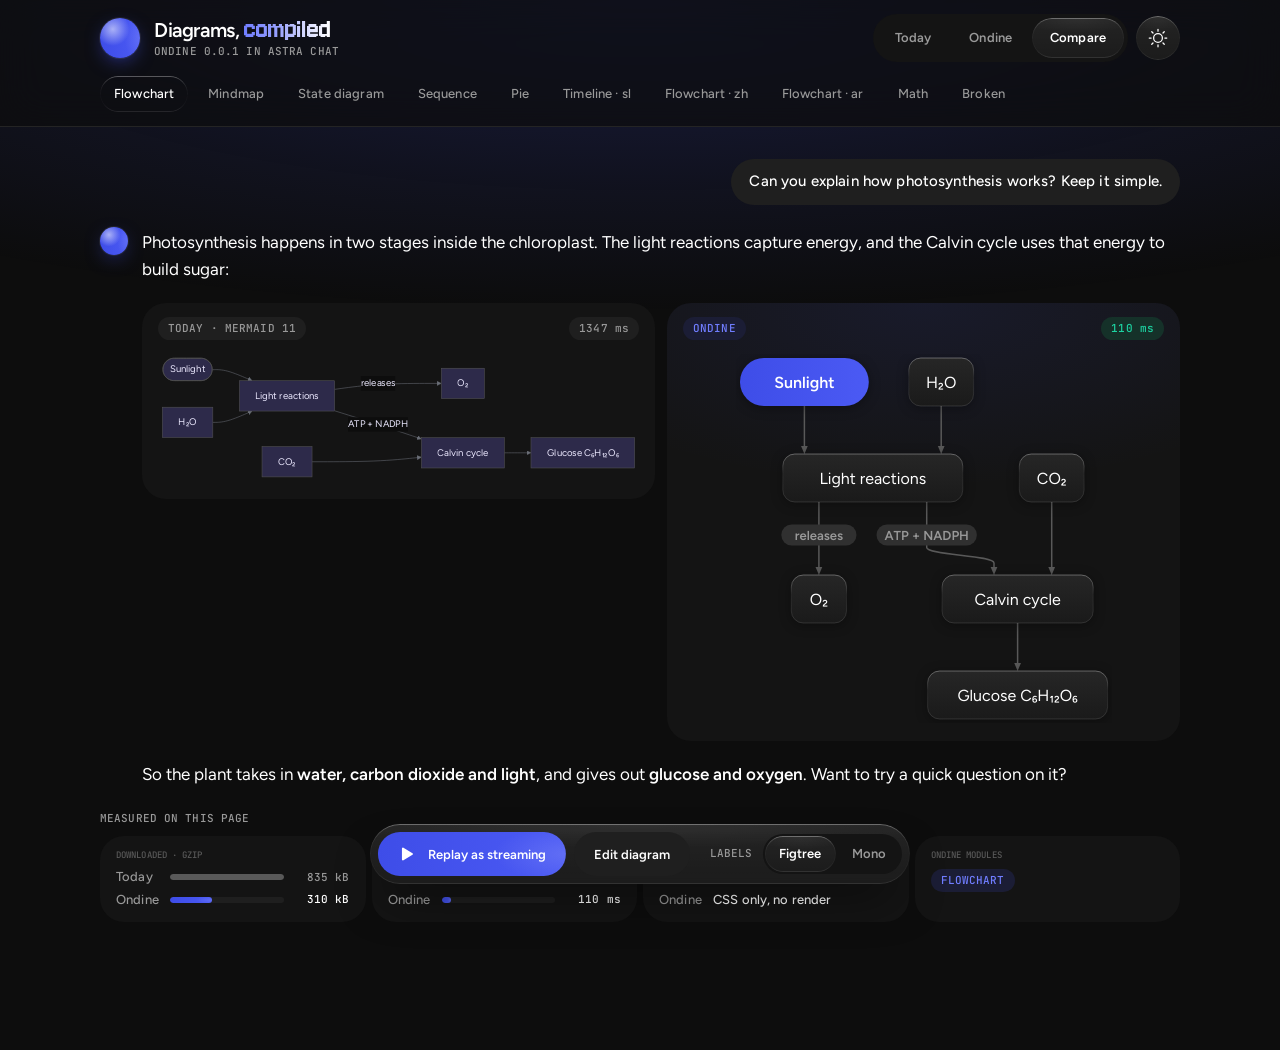
==== index.html @ ca864b21 "Ondine demo build" ====
<!doctype html>
<html lang="en" data-theme="dark">
  <head>
    <meta charset="utf-8" />
    <meta name="viewport" content="width=device-width, initial-scale=1, viewport-fit=cover" />
    <title>Diagrams · Ondine demo</title>
    <link rel="preconnect" href="https://fonts.googleapis.com" />
    <link rel="preconnect" href="https://fonts.gstatic.com" crossorigin />
    <link
      rel="stylesheet"
      href="https://fonts.googleapis.com/css2?family=Figtree:wght@400;500;600;700&family=JetBrains+Mono:wght@500&family=Jersey+10&family=Noto+Sans+SC:wght@400;600&family=Noto+Sans+Arabic:wght@400;600&display=swap" />
    
  <link rel="stylesheet" crossorigin href="./chunk-f2vqscak.css"><script type="module" crossorigin src="./chunk-h32jmzch.js"></script></head>
  <body>
    <!-- Radar's finishes as SVG paint, so Ondine's nodes can wear them -->
    <svg class="paints" aria-hidden="true" focusable="false">
      <defs>
        <linearGradient id="rd-glass" x1="0" y1="0" x2="0" y2="1">
          <stop offset="0" class="stop-glass-top" />
          <stop offset="1" class="stop-glass-bottom" />
        </linearGradient>
        <linearGradient id="rd-rim" x1="0" y1="0" x2="0" y2="1">
          <stop offset="0" class="stop-rim-top" />
          <stop offset="0.4" class="stop-rim-middle" />
          <stop offset="1" class="stop-rim-bottom" />
        </linearGradient>
        <linearGradient id="rd-brand" x1="0" y1="0" x2="1" y2="0">
          <stop offset="0" class="stop-brand-start" />
          <stop offset="1" class="stop-brand-end" />
        </linearGradient>
        <radialGradient id="rd-orb" cx="0.32" cy="0.28" r="0.85">
          <stop offset="0" class="stop-orb-light" />
          <stop offset="0.45" class="stop-brand-end" />
          <stop offset="1" class="stop-brand-start" />
        </radialGradient>
      </defs>
    </svg>

    <div class="glow" aria-hidden="true"></div>

    <header class="topbar">
      <div class="topbar-inner">
        <div class="brand">
          <span class="avatar" aria-hidden="true"></span>
          <div>
            <h1 class="title">Diagrams, <span class="accent">compiled</span></h1>
            <div class="eyebrow">Ondine 0.0.1 in Astra chat</div>
          </div>
        </div>
        <div class="controls">
          <div class="tray" role="radiogroup" aria-label="Renderer" id="mode">
            <span class="plate glass" aria-hidden="true"></span>
            <button role="radio" data-mode="mermaid">Today</button>
            <button role="radio" data-mode="ondine">Ondine</button>
            <button role="radio" data-mode="compare">Compare</button>
          </div>
          <button class="icon-button glass" id="theme" aria-label="Switch theme" title="Switch theme"></button>
        </div>
      </div>
      <nav class="chips" id="samples" aria-label="Examples"></nav>
    </header>

    <main class="chat" id="chat"></main>

    <section class="numbers" aria-label="Measured on this page">
      <div class="eyebrow">Measured on this page</div>
      <dl class="stats" id="stats"></dl>
    </section>

    <footer class="dock glass">
      <div class="dock-row">
        <button class="button brand" id="replay">
          <svg viewBox="0 0 256 256" width="16" height="16" fill="currentColor" aria-hidden="true"><path d="M240 128a15.74 15.74 0 0 1-7.6 13.51L88.32 229.65a16 16 0 0 1-16.2.3A15.86 15.86 0 0 1 64 216.13V39.87a15.86 15.86 0 0 1 8.12-13.82 16 16 0 0 1 16.2.3l144.08 88.14A15.74 15.74 0 0 1 240 128Z"/></svg>
          Replay as streaming
        </button>
        <button class="button weak" id="playground-toggle">Edit diagram</button>
        <div class="font-pick">
          <span class="eyebrow">Labels</span>
          <div class="tray small" role="radiogroup" aria-label="Ondine label font" id="font">
            <span class="plate glass" aria-hidden="true"></span>
            <button role="radio" data-font="sans">Figtree</button>
            <button role="radio" data-font="mono">Mono</button>
          </div>
        </div>
      </div>
    </footer>

    
  </body>
</html>
---- chunk-f2vqscak.css ----
:root{--radar-font-sans:var(--font-figtree,"Figtree"),system-ui,sans-serif;--radar-font-mono:var(--font-jetbrains-mono,"JetBrains Mono"),ui-monospace,monospace;--radar-font-pixel:var(--font-pixel-face,"Jersey 10"),var(--radar-font-mono);--radar-gray-50:#f2f2f2;--radar-gray-100:#e6e6e6;--radar-gray-130:#dedede;--radar-gray-150:#d9d9d9;--radar-gray-200:#ccc;--radar-gray-300:#b2b2b2;--radar-gray-400:#999;--radar-gray-450:#8c8c8c;--radar-gray-650:#595959;--radar-gray-700:#4d4d4d;--radar-gray-750:#404040;--radar-gray-810:#303030;--radar-gray-860:#242424;--radar-gray-880:#1f1f1f;--radar-gray-920:#141414;--radar-gray-950:#0d0d0d;--radar-gray-970:#080808;--radar-blue-10:#ebecff;--radar-blue-70:#707dff;--radar-blue-90:#4b5af4;--radar-blue-100:#4353f3;--radar-blue-110:#3e4de8;--radar-blue-180:#1b1d35;--radar-yellow-10:#fff8e6;--radar-yellow-100:#fdb300;--radar-yellow-150:#956a00;--radar-yellow-180:#372c11;--radar-green-10:#e5fbf5;--radar-green-100:#1dd3a2;--radar-green-150:#117c60;--radar-green-180:#153129;--radar-orange-10:#fff4e8;--radar-orange-100:#ff901a;--radar-orange-150:#96550f;--radar-orange-180:#372715;--radar-red-10:#ffeded;--radar-red-100:#ff4d4d;--radar-red-130:#c23b3b;--radar-red-180:#371d1d;--radar-white:#fff;--radar-white-70:#ffffffb3;--radar-font-display-l:700 3.5rem/1 var(--radar-font-sans);--radar-font-display-l--letter-spacing:-.03em;--radar-font-heading-xl:600 2.5rem/1.02 var(--radar-font-sans);--radar-font-heading-xl--letter-spacing:-.02em;--radar-font-heading-s:600 1.75rem/1.02 var(--radar-font-sans);--radar-font-heading-s--letter-spacing:-.02em;--radar-font-title-l:600 1.25rem/1.25 var(--radar-font-sans);--radar-font-title-l--letter-spacing:-.02em;--radar-font-title-m:600 1.125rem/1.25 var(--radar-font-sans);--radar-font-title-m--letter-spacing:-.02em;--radar-font-body-14-regular:400 .875rem/1.4 var(--radar-font-sans);--radar-font-body-14-regular--letter-spacing:0;--radar-font-label-15-medium:500 .9375rem/1.25 var(--radar-font-sans);--radar-font-label-15-medium--letter-spacing:.01em;--radar-font-label-15-semibold:600 .9375rem/1.25 var(--radar-font-sans);--radar-font-label-15-semibold--letter-spacing:.01em;--radar-font-label-13-medium:500 .8125rem/1.25 var(--radar-font-sans);--radar-font-label-13-medium--letter-spacing:.01em;--radar-font-label-13-semibold:600 .8125rem/1.25 var(--radar-font-sans);--radar-font-label-13-semibold--letter-spacing:.01em;--radar-font-label-11-medium:500 .6875rem/1.25 var(--radar-font-sans);--radar-font-label-11-medium--letter-spacing:.01em;--radar-font-button-l:600 1rem/1 var(--radar-font-sans);--radar-font-button-l--letter-spacing:0;--radar-font-button-s:600 .8125rem/1 var(--radar-font-sans);--radar-font-button-s--letter-spacing:0;--radar-font-supporting-l:500 .9375rem/1.25 var(--radar-font-mono);--radar-font-supporting-l--letter-spacing:.01em;--radar-font-supporting-m:500 .8125rem/1.25 var(--radar-font-mono);--radar-font-supporting-m--letter-spacing:.01em;--radar-font-supporting-s:500 .6875rem/1.25 var(--radar-font-mono);--radar-font-supporting-s--letter-spacing:.01em;--radar-font-supporting-xs:500 .5625rem/1.25 var(--radar-font-mono);--radar-font-supporting-xs--letter-spacing:.01em;--radar-radius-m:12px;--radar-radius-l:24px;--radar-radius-xl:32px;--radar-radius-max:6000px}:root,[data-theme=dark]{--radar-bg-0:var(--radar-gray-950);--radar-bg-1:var(--radar-gray-920);--radar-bg-2:var(--radar-gray-880);--radar-bg-3:var(--radar-gray-810);--radar-bg-4:var(--radar-gray-750);--radar-bg-disabled:var(--radar-gray-880);--radar-bg-selection:var(--radar-blue-100);--radar-bg-success-weak:var(--radar-green-180);--radar-bg-warning-weak:var(--radar-orange-180);--radar-bg-danger-weak:var(--radar-red-180);--radar-bg-brand-weak:var(--radar-blue-180);--radar-bg-highlight-weak:var(--radar-yellow-180);--radar-border:var(--radar-gray-860);--radar-border-focus:#ff4fd8;--radar-text-primary:var(--radar-white);--radar-text-secondary:var(--radar-gray-400);--radar-text-tertiary:var(--radar-gray-650);--radar-text-on-media:var(--radar-white);--radar-text-on-media-secondary:var(--radar-white-70);--radar-text-disabled:var(--radar-gray-650);--radar-text-on-brand:var(--radar-white);--radar-text-brand:var(--radar-blue-100);--radar-text-highlight:var(--radar-yellow-100);--radar-text-success:var(--radar-green-100);--radar-text-warning:var(--radar-orange-100);--radar-text-danger:var(--radar-red-100);--radar-text-info:var(--radar-blue-70);--radar-gradient-brand:radial-gradient(55% 90% at 100% 50%,#ffffff1f,#fff0 70%),linear-gradient(90deg,var(--radar-blue-110),var(--radar-blue-90));--radar-gradient-brand-text:linear-gradient(90deg,#707dff,#99a2ff 40%,#d6daff 70%,#fff);--radar-glass-background:radial-gradient(90% 55% at 50% 0%,#ffffff0f,#fff0 70%),linear-gradient(180deg,#ffffff0d,#ffffff04),#181818;--radar-glass-rim:linear-gradient(180deg,#ffffff4d 0%,#ffffff29 10%,#ffffff0d 30%,#ffffff05 55%,#ffffff08 78%,#ffffff1a 100%);--radar-glass-rim-inset:0px;--radar-glass-bevel:inset 0 1px 1px #ffffff0d;--radar-glass-danger-background:radial-gradient(90% 55% at 50% 0%,#ffffff0f,#fff0 70%),linear-gradient(180deg,#ffffff0d,#ffffff04),#371d1d;--radar-glass-danger-rim:linear-gradient(180deg,#ffffff4d 0%,#ffffff29 10%,#ffffff0d 30%,#ffffff05 55%,#ffffff08 78%,#ffffff1a 100%);--radar-glass-danger-rim-inset:0px;--radar-glass-danger-bevel:inset 0 1px 1px #ffffff0d;--radar-glass-success-background:radial-gradient(90% 55% at 50% 0%,#ffffff0f,#fff0 70%),linear-gradient(180deg,#ffffff0d,#ffffff04),#153129;--radar-glass-success-rim:linear-gradient(180deg,#ffffff4d 0%,#ffffff29 10%,#ffffff0d 30%,#ffffff05 55%,#ffffff08 78%,#ffffff1a 100%);--radar-glass-success-rim-inset:0px;--radar-glass-success-bevel:inset 0 1px 1px #ffffff0d;--radar-skeleton:linear-gradient(100deg,#fff0 35%,#ffffff12 50%,#fff0 65%),#1f1f1f;--radar-gradient-selection:linear-gradient(135deg,#c9cfff 0%,#8b98ff 30%,#4353f3 65%,#2f3ccf 100%);--radar-gradient-glow:radial-gradient(120% 80% at 50% 0%,#4353f338,#4353f314 45%,transparent 75%);--radar-gradient-underline:linear-gradient(90deg,transparent 0%,#ffffff59 25%,#fff 50%,#ffffff59 75%,transparent 100%);--radar-gradient-underline-glow:radial-gradient(ellipse 60% 100% at 50% 100%,#ffffff1a 0%,#ffffff09 45%,transparent 75%);--radar-gradient-starfield:radial-gradient(1.2px 1.2px at 25px 35px,#ffffff80 50%,transparent 51%),radial-gradient(1.2px 1.2px at 150px 95px,#ffffff4d 50%,transparent 51%),radial-gradient(1.6px 1.6px at 210px 170px,#fff6 50%,transparent 51%),radial-gradient(1.2px 1.2px at 90px 210px,#ffffff47 50%,transparent 51%),radial-gradient(1.4px 1.4px at 300px 60px,#ffffff59 50%,transparent 51%);--radar-comet-stops:transparent 0deg 250deg,#5b6bffd9 320deg,#c7ceff 350deg,transparent 360deg;--radar-comet-width:1px;--radar-comet-lap:5s}@media (max-width:calc(64rem - .001px)){:root{--radar-font-display-l:700 2.75rem/1 var(--radar-font-sans);--radar-font-heading-xl:600 2rem/1.02 var(--radar-font-sans);--radar-font-heading-s:600 1.4375rem/1.02 var(--radar-font-sans);--radar-font-title-l:600 1.125rem/1.25 var(--radar-font-sans);--radar-font-title-m:600 1rem/1.25 var(--radar-font-sans);--radar-font-supporting-l:500 .875rem/1.25 var(--radar-font-mono);--radar-font-supporting-m:500 .75rem/1.25 var(--radar-font-mono);--radar-font-supporting-s:500 .625rem/1.25 var(--radar-font-mono);--radar-font-supporting-xs:500 .5rem/1.25 var(--radar-font-mono)}}@property --radar-comet-angle{syntax:"<angle>";inherits:false;initial-value:0deg}[data-theme=light]{--radar-bg-0:var(--radar-white);--radar-bg-1:var(--radar-gray-50);--radar-bg-2:var(--radar-gray-100);--radar-bg-3:var(--radar-gray-150);--radar-bg-4:var(--radar-gray-200);--radar-bg-disabled:var(--radar-gray-100);--radar-bg-selection:var(--radar-blue-100);--radar-bg-success-weak:var(--radar-green-10);--radar-bg-warning-weak:var(--radar-orange-10);--radar-bg-danger-weak:var(--radar-red-10);--radar-bg-brand-weak:var(--radar-blue-10);--radar-bg-highlight-weak:var(--radar-yellow-10);--radar-border:var(--radar-gray-130);--radar-border-focus:#ff4fd8;--radar-text-primary:var(--radar-gray-970);--radar-text-secondary:var(--radar-gray-700);--radar-text-tertiary:var(--radar-gray-450);--radar-text-on-media:var(--radar-white);--radar-text-on-media-secondary:var(--radar-white-70);--radar-text-disabled:var(--radar-gray-300);--radar-text-on-brand:var(--radar-white);--radar-text-brand:var(--radar-blue-100);--radar-text-highlight:var(--radar-yellow-150);--radar-text-success:var(--radar-green-150);--radar-text-warning:var(--radar-orange-150);--radar-text-danger:var(--radar-red-130);--radar-text-info:var(--radar-blue-110);--radar-gradient-brand:radial-gradient(55% 90% at 100% 50%,#ffffff1f,#fff0 70%),linear-gradient(90deg,var(--radar-blue-110),var(--radar-blue-90));--radar-gradient-brand-text:linear-gradient(90deg,#4353f3,#3e4de8 40%,#28318f 70%,#080808);--radar-glass-background:linear-gradient(180deg,#fdfdfd 0%,#f6f6f6 45%,#efefef 100%),#f6f6f6;--radar-glass-rim:linear-gradient(180deg,#00000070 0%,#0000004d 14%,#00000029 38%,#0000001a 65%,#0003 100%);--radar-glass-rim-inset:-1px;--radar-glass-bevel:inset 0 3px 1.5px #fff,inset 0 -2.5px 1.5px #ffffffe6,inset 0 0 0 1.5px #ffffff8c,inset 0 0 0 1px #0000000d,inset 0 14px 18px -12px #fff9;--radar-glass-danger-background:radial-gradient(90% 55% at 50% 0%,#ffffff38,#fff0 70%),linear-gradient(180deg,#ffffff1f,#ffffff05),#eb4444;--radar-glass-danger-rim:linear-gradient(180deg,#c23b3b 0%,#d63b3b 30%,#eb4444 55%,#d63b3b 78%,#c23b3b 100%);--radar-glass-danger-rim-inset:-1px;--radar-glass-danger-bevel:inset 0 1px 0 #ffffffe6,0 1px 2px #0000000f;--radar-glass-success-background:radial-gradient(90% 55% at 50% 0%,#ffffff38,#fff0 70%),linear-gradient(180deg,#ffffff1f,#ffffff05),#148f6e;--radar-glass-success-rim:linear-gradient(180deg,#0f6c53 0%,#117c60 30%,#148f6e 55%,#117c60 78%,#0f6c53 100%);--radar-glass-success-rim-inset:-1px;--radar-glass-success-bevel:inset 0 1px 0 #ffffffe6,0 1px 2px #0000000f;--radar-skeleton:linear-gradient(100deg,#fff0 35%,#ffffffbf 50%,#fff0 65%),#ebebeb;--radar-gradient-selection:linear-gradient(135deg,#c9cfff 0%,#8b98ff 30%,#4353f3 65%,#2f3ccf 100%);--radar-gradient-glow:radial-gradient(120% 80% at 50% 0%,#4353f31f,transparent 70%);--radar-gradient-underline:linear-gradient(90deg,transparent 0%,#00000040 25%,#000000b3 50%,#00000040 75%,transparent 100%);--radar-gradient-underline-glow:radial-gradient(ellipse 60% 100% at 50% 100%,#0000000f 0%,#00000005 45%,transparent 75%);--radar-gradient-starfield:radial-gradient(1.2px 1.2px at 25px 35px,#1c1a1880 50%,transparent 51%),radial-gradient(1.2px 1.2px at 150px 95px,#1c1a184d 50%,transparent 51%),radial-gradient(1.6px 1.6px at 210px 170px,#1c1a1866 50%,transparent 51%),radial-gradient(1.2px 1.2px at 90px 210px,#1c1a1847 50%,transparent 51%),radial-gradient(1.4px 1.4px at 300px 60px,#1c1a1859 50%,transparent 51%);--radar-comet-stops:transparent 0deg 250deg,#4353f3b3 320deg,#2f3fd4 350deg,transparent 360deg;--radar-comet-width:1px;--radar-comet-lap:5s}:root{--font-figtree:"Figtree","Noto Sans SC","Noto Sans Arabic";--font-jetbrains-mono:"JetBrains Mono";--font-pixel-face:"Jersey 10";--buncss-light: ;--buncss-dark:initial;color-scheme:dark}[data-theme=light]{--buncss-light:initial;--buncss-dark: ;color-scheme:light}*{box-sizing:border-box}html,body{background:var(--radar-bg-0);color:var(--radar-text-primary);font-family:var(--radar-font-sans);-webkit-font-smoothing:antialiased;margin:0}body{display:flex;flex-direction:column;min-height:100dvh;transition:background .22s,color .22s}button,textarea{font:inherit;color:inherit}button:focus-visible{outline:1px solid var(--radar-border-focus);outline-offset:3px}.paints{position:absolute;width:0;height:0}.glass{position:relative;background:var(--radar-glass-background);box-shadow:var(--radar-glass-bevel);color:var(--radar-text-primary)}.glass:after{content:"";position:absolute;inset:var(--radar-glass-rim-inset,0);border-radius:inherit;pointer-events:none;background:var(--radar-glass-rim);mask:linear-gradient(#000 0 0) content-box exclude,linear-gradient(#000 0 0);padding:1px}.eyebrow{font:var(--radar-font-supporting-s);letter-spacing:var(--radar-font-supporting-s--letter-spacing);text-transform:uppercase;color:var(--radar-text-secondary)}.tag{display:inline-flex;border-radius:var(--radar-radius-max);white-space:nowrap;text-transform:uppercase;font:var(--radar-font-supporting-s);letter-spacing:var(--radar-font-supporting-s--letter-spacing);font-variant-numeric:tabular-nums;background:var(--radar-weak-fill,var(--radar-bg-2));color:var(--radar-text-secondary);align-items: center;height:23px;padding:0 10px}.tag.time{text-transform:none}.tag:empty{display:none}.tag.brand{background:var(--radar-bg-brand-weak);color:var(--radar-text-info)}.tag.success{background:var(--radar-bg-success-weak);color:var(--radar-text-success)}.button{position:relative;display:inline-flex;border-radius:var(--radar-radius-max);font:var(--radar-font-button-s);cursor:pointer;border:0;align-items: center;gap:8px;height:44px;padding:0 20px;transition:scale .22s cubic-bezier(.2,.8,.2,1)}.button:active{scale:.97}.button.brand{background:var(--radar-gradient-brand);color:var(--radar-text-on-brand)}.button.weak{background:var(--radar-weak-fill,var(--radar-bg-2));color:var(--radar-text-primary)}.icon-button{display:grid;border-radius:var(--radar-radius-max);cursor:pointer;border:0;flex:none;place-items: center;width:44px;height:44px}.tray{position:relative;isolation:isolate;display:inline-flex;border-radius:var(--radar-radius-max);background:var(--radar-tray-fill,var(--radar-bg-1));gap:2px;padding:4px}.tray button{position:relative;z-index:1;border-radius:var(--radar-radius-max);color:var(--radar-text-secondary);font:var(--radar-font-label-13-semibold);letter-spacing:var(--radar-font-label-13-semibold--letter-spacing);white-space:nowrap;cursor:pointer;background:0 0;border:0;height:40px;padding:0 18px;transition:color .22s}.tray button[aria-checked=true]{color:var(--radar-text-primary)}.tray .plate{position:absolute;z-index:0;border-radius:var(--radar-radius-max);pointer-events:none;height:40px;transition:translate .32s cubic-bezier(.2,.8,.2,1),width .32s cubic-bezier(.2,.8,.2,1);top:4px;left:0}.tray.small{padding:2px}.tray.small button{height:36px;padding:0 14px}.tray.small .plate{height:36px;top:2px}.meter{position:relative;border-radius:var(--radar-radius-max);background:var(--radar-weak-fill,var(--radar-bg-2));overflow:hidden;flex:1;min-width:40px;height:6px}.meter>span{position:absolute;border-radius:inherit;background:var(--radar-text-tertiary);transition:width .42s cubic-bezier(.2,.8,.2,1);inset:0 auto 0 0}.meter.ondine>span{background:var(--radar-gradient-brand)}.avatar{border-radius:var(--radar-radius-max);background:radial-gradient(circle at 32% 28%,#ffffff8c,transparent 42%),var(--radar-gradient-brand);flex:none;width:40px;height:40px;box-shadow:0 0 0 1px #ffffff14,0 6px 20px -6px #4353f3b3}.avatar.small{width:28px;height:28px;margin-top:2px}.glow{position:fixed;background:var(--radar-gradient-glow);pointer-events:none;z-index:0;height:520px;inset:0 0 auto}.topbar{position:sticky;z-index:3;background:color-mix(in srgb,var(--radar-bg-0)72%,transparent);backdrop-filter:blur(20px)saturate(1.2);border-bottom:1px solid var(--radar-border);top:0}.topbar-inner{display:flex;justify-content:space-between;align-items: center;gap:12px;max-width:1120px;margin:0 auto;padding:14px 20px 12px}.brand{display:flex;align-items: center;gap:14px;min-width:0}.title{font:var(--radar-font-title-l);letter-spacing:var(--radar-font-title-l--letter-spacing);margin:0 0 2px}.accent{font-family:var(--radar-font-pixel);letter-spacing:0;background:var(--radar-gradient-brand-text);color:#0000;-webkit-background-clip:text;background-clip:text;font-size:1.45em;font-weight:400;line-height:.8}[data-theme=light] .accent{color:var(--radar-text-brand);background:0 0}.controls{display:flex;align-items: center;gap:8px}.chips{display:flex;overflow-x:auto;scrollbar-width:none;gap:6px;max-width:1120px;margin:0 auto;padding:2px 20px 14px}.chip{border-radius:var(--radar-radius-max);color:var(--radar-text-secondary);font:var(--radar-font-label-13-medium);letter-spacing:var(--radar-font-label-13-medium--letter-spacing);cursor:pointer;background:0 0;border:0;flex:none;height:36px;padding:0 14px;transition:color .16s}.chip:hover,.chip.glass{color:var(--radar-text-primary)}.chat{position:relative;z-index:1;flex:1;width:100%;max-width:1120px;margin:0 auto;padding:32px 20px 24px}.numbers{position:relative;z-index:1;width:100%;max-width:1120px;margin:0 auto;padding:0 20px 128px}.numbers .stats{margin-top:10px}.user-row{display:flex;justify-content:flex-end;padding-bottom:20px}.user-bubble{border-radius:var(--radar-radius-l);background:var(--radar-bg-2);font:var(--radar-font-label-15-medium);letter-spacing:var(--radar-font-label-15-medium--letter-spacing);max-width:70%;padding:12px 18px;line-height:1.45}.tutor{display:flex;align-items: flex-start;gap:14px}.tutor-body{flex:1;min-width:0;font-size:1.0625rem;line-height:1.6}.tutor-body p{min-height:1.6em;margin:4px 0 0}.tutor-body strong{font-weight:600}.diagrams{display:grid;align-items: start;gap:12px;margin:20px 0}.diagrams.compare{grid-template-columns:1fr 1fr}.pane{min-width:0}.diagrams.compare .pane{--radar-weak-fill:var(--radar-bg-2);background:var(--radar-bg-1);border-radius:var(--radar-radius-l);padding:14px 16px 18px}.diagrams.compare .pane[data-engine=ondine]{background:radial-gradient(120% 60% at 50% 0%,#4353f31a,transparent 70%),var(--radar-bg-1)}.pane header{display:flex;justify-content:space-between;align-items: center;gap:8px;margin-bottom:14px}.pane-body{display:flex;flex-direction:column;justify-content:center;min-height:120px}.svg>svg{display:block;max-width:100%;height:auto;margin:0 auto}.skeleton{border-radius:var(--radar-radius-l);background:var(--radar-skeleton);animation:1.6s linear infinite shine;background-size:200% 100%,auto;height:256px}@keyframes shine{0%{background-position:150% 0,0 0}to{background-position:-50% 0,0 0}}.code{border-radius:var(--radar-radius-m);background:var(--radar-bg-0);overflow-x:auto;font:var(--radar-font-supporting-m);font-variant-ligatures:none;color:var(--radar-text-secondary);margin:0;padding:16px;line-height:1.7}.code code{font:inherit;font-variant-ligatures:none}.error{border-radius:var(--radar-radius-m);background:var(--radar-bg-danger-weak);color:var(--radar-text-danger);font:var(--radar-font-supporting-s);letter-spacing:var(--radar-font-supporting-s--letter-spacing);white-space:pre;overflow-x:auto;margin-bottom:8px;padding:10px 14px;line-height:1.6}.playground{display:grid;gap:10px;margin-top:24px}.playground textarea{resize:vertical;border:1px solid var(--radar-border);border-radius:var(--radar-radius-l);background:var(--radar-bg-1);font:var(--radar-font-supporting-m);font-variant-ligatures:none;outline:none;width:100%;padding:16px 18px;line-height:1.7}.playground textarea:focus{border-color:var(--radar-border-focus)}.dock{position:fixed;z-index:3;left:50%;bottom:calc(16px + env(safe-area-inset-bottom));border-radius:var(--radar-radius-max);box-shadow:var(--radar-glass-bevel),0 24px 48px -16px #0009;width:auto;max-width:calc(100% - 32px);padding:8px;translate:-50%}[data-theme=light] .dock{box-shadow:var(--radar-glass-bevel),0 24px 48px -20px #00000040}.dock-row{display:flex;flex-wrap:wrap;align-items: center;gap:8px}.font-pick{display:flex;align-items: center;gap:10px;margin-inline-start:12px}.stats{display:grid;grid-template-columns:repeat(4,minmax(0,1fr));gap:6px;margin:12px 0 0}.stat{--radar-weak-fill:var(--radar-bg-2);border-radius:var(--radar-radius-l);background:var(--radar-bg-1);min-width:0;padding:14px 16px}.stat dt{font:var(--radar-font-supporting-xs);letter-spacing:var(--radar-font-supporting-xs--letter-spacing);text-transform:uppercase;color:var(--radar-text-tertiary)}.stat dd{display:grid;gap:6px;margin:8px 0 0}.stat dd.tags{display:flex;flex-wrap:wrap;gap:4px}.stat-line{display:flex;font:var(--radar-font-label-13-medium);letter-spacing:var(--radar-font-label-13-medium--letter-spacing);color:var(--radar-text-secondary);align-items: center;gap:8px}.stat-line .who{flex:none;width:46px}.stat-line .value{text-align:end;font:var(--radar-font-supporting-s);font-variant-numeric:tabular-nums;flex:none;min-width:58px}.stat-line.ondine .value,.stat-line .note.on{color:var(--radar-text-primary)}.ondine{--ondine-bg:var(--radar-bg-1);--ondine-fg:var(--radar-text-primary);--ondine-muted:var(--radar-text-secondary);--ondine-line:var(--rd-line);--ondine-border:var(--radar-gray-750);--ondine-surface:var(--radar-bg-2);--ondine-surface-alt:var(--radar-bg-2);--ondine-accent:var(--radar-blue-100);--ondine-critical:var(--radar-red-100);--ondine-series-1:var(--radar-blue-70);--ondine-series-2:var(--radar-yellow-100);--ondine-series-3:var(--radar-green-100);--ondine-series-4:var(--radar-orange-100);--ondine-series-5:var(--radar-red-100);--ondine-series-6:var(--radar-blue-10);--ondine-series-7:var(--radar-gray-400);--ondine-series-8:var(--radar-gray-650);--ondine-font:var(--radar-font-sans);--ondine-stroke:1px;--ondine-radius:var(--radar-radius-m);--ondine-title-weight:600;--ondine-heading-weight:600;--ondine-bold-weight:600;--rd-line:var(--radar-gray-650);font-weight:500}.diagrams:not(.compare) .ondine{--ondine-bg:var(--radar-bg-0)}[data-theme=light] .ondine{--rd-line:var(--radar-gray-300)}[data-ondine-font=mono] .ondine{--ondine-font:var(--radar-font-mono)}.stop-glass-top{stop-color:#262626}.stop-glass-bottom{stop-color:#1a1a1a}.stop-rim-top{stop-color:#ffffff52}.stop-rim-middle{stop-color:#ffffff0f}.stop-rim-bottom{stop-color:#ffffff1f}.stop-brand-start{stop-color:var(--radar-blue-110)}.stop-brand-end{stop-color:var(--radar-blue-90)}.stop-orb-light{stop-color:#8e98ff}[data-theme=light] .stop-glass-top{stop-color:#fdfdfd}[data-theme=light] .stop-glass-bottom{stop-color:#efefef}[data-theme=light] .stop-rim-top{stop-color:#0000004d}[data-theme=light] .stop-rim-middle{stop-color:#0000001f}[data-theme=light] .stop-rim-bottom{stop-color:#0003}.ondine .ondine-nodes .ondine-node>rect,.ondine .ondine-nodes .ondine-node>polygon,.ondine .ondine-actor>rect{fill:url(#rd-glass);stroke:url(#rd-rim);stroke-width:1px}.ondine .ondine-nodes .ondine-node{filter:drop-shadow(0 2px 6px #00000059)}[data-theme=light] .ondine .ondine-nodes .ondine-node{filter:drop-shadow(0 2px 4px #0000000f)}.ondine .ondine-node.ondine-shape-stadium>rect,.ondine .ondine-node.ondine-shape-circle>circle,.ondine .ondine-node.ondine-root>circle,.ondine .ondine-node.ondine-root>rect{fill:url(#rd-brand);stroke:none}.ondine .ondine-shape-stadium>text,.ondine .ondine-shape-circle>text,.ondine .ondine-root text{fill:var(--radar-text-on-brand);font-weight:600}.ondine .ondine-node.ondine-shape-diam>polygon{fill:var(--radar-bg-highlight-weak);stroke:var(--radar-text-highlight)}.ondine .ondine-edge>path:not(.ondine-marker){stroke-width:1.5px}.ondine-mindmap .ondine-edges{stroke-width:2px}.ondine .ondine-edge-label>rect{fill:var(--radar-bg-3);rx:10.5px}.ondine .ondine-edge-label>text{fill:var(--radar-text-secondary);font-size:13px;font-weight:600}.diagrams:not(.compare) .ondine .ondine-edge-label>rect{fill:var(--radar-bg-2)}.ondine .ondine-lifeline{stroke:var(--radar-gray-750);stroke-dasharray:2 5;stroke-linecap:round}[data-theme=light] .ondine .ondine-lifeline{stroke:var(--radar-gray-200)}.ondine .ondine-frame>rect:first-child{fill:color-mix(in srgb,var(--radar-text-primary)3%,transparent);stroke:var(--radar-border)}.ondine .ondine-frame>path{stroke:var(--radar-border)}.ondine .ondine-frame>rect:nth-of-type(2){fill:var(--ondine-bg)}.ondine .ondine-frame>rect:nth-of-type(3){fill:var(--radar-bg-brand-weak);rx:6px}.ondine .ondine-frame-kind{fill:var(--radar-text-info);font-family:var(--radar-font-mono);text-transform:uppercase;font-size:10px}.ondine .ondine-frame-label{fill:var(--radar-text-secondary);font-size:13px}.ondine .ondine-period>text,.ondine .ondine-slice-labels{fill:var(--radar-gray-970);font-weight:600}.ondine .ondine-period>rect{rx:var(--radar-radius-max)}.ondine .ondine-slices{stroke:var(--ondine-bg);stroke-width:3px}.ondine .ondine-legend text{fill:var(--radar-text-secondary)}.ondine .ondine-title{letter-spacing:-.02em;font-size:18px}@media (max-width:760px){.topbar-inner{flex-wrap:wrap;padding:12px 16px 10px}.brand .eyebrow{display:none}.chips{padding:0 16px 12px}.chat{padding:24px 16px 16px}.numbers{padding:0 16px 112px}.diagrams.compare{grid-template-columns:1fr}.user-bubble{max-width:85%}.tutor .avatar{display:none}.dock{bottom:calc(8px + env(safe-area-inset-bottom));width:calc(100% - 16px);max-width:none}.dock-row .button{flex:1;justify-content:center;padding:0 12px}.font-pick{display:none}.stats{grid-template-columns:1fr 1fr}}
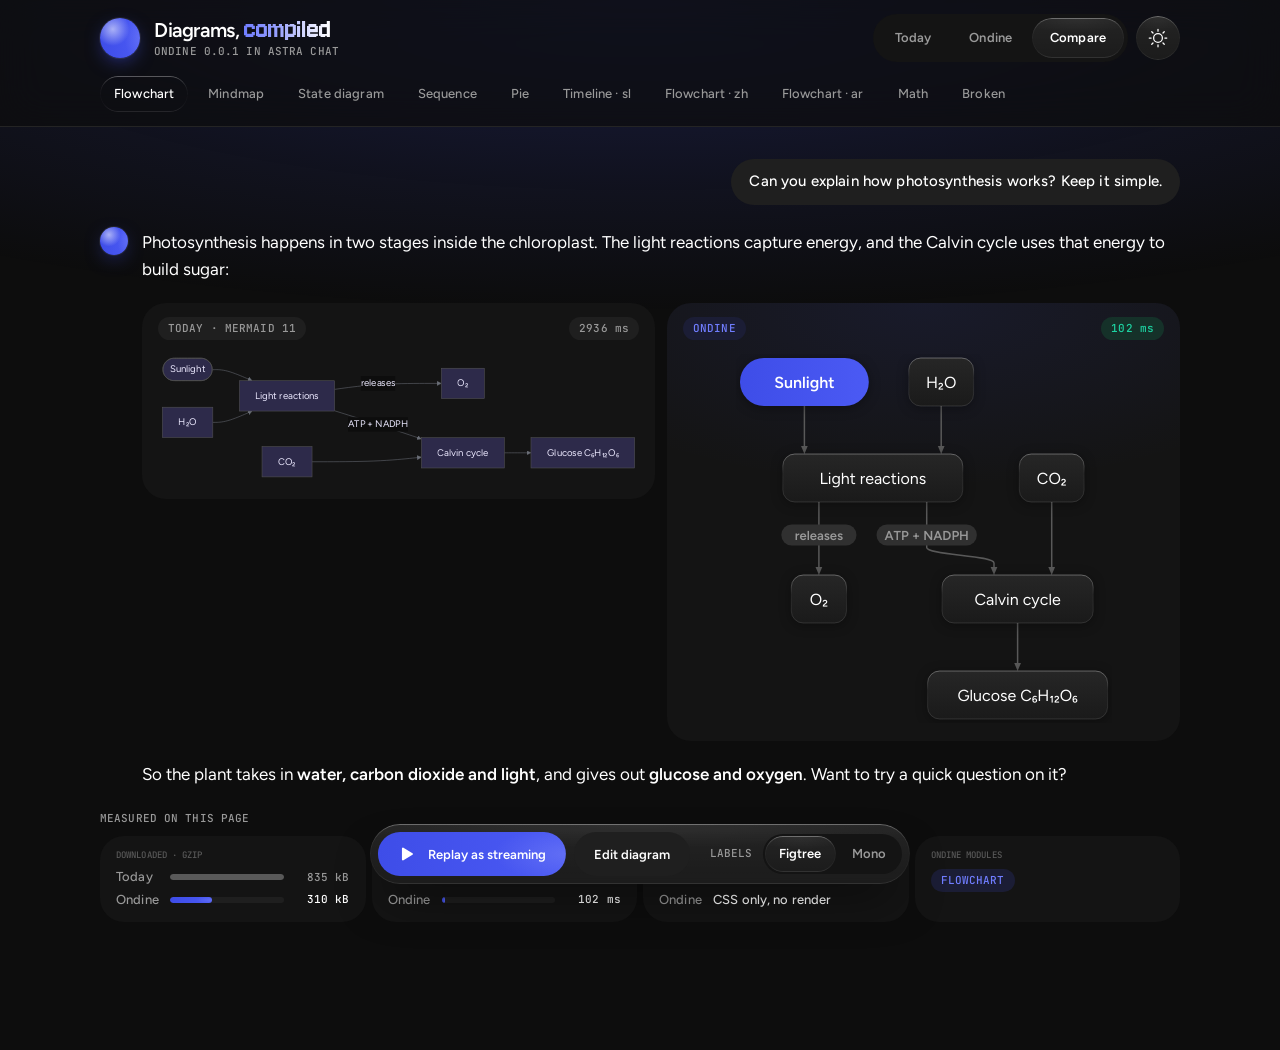
==== commit 4a5ecc61: "Keep the two-sided mindmap where it fits" ====
--- a/index.html
+++ b/index.html
@@ -10,7 +10,7 @@
       rel="stylesheet"
       href="https://fonts.googleapis.com/css2?family=Figtree:wght@400;500;600;700&family=JetBrains+Mono:wght@500&family=Jersey+10&family=Noto+Sans+SC:wght@400;600&family=Noto+Sans+Arabic:wght@400;600&display=swap" />
     
-  <link rel="stylesheet" crossorigin href="./chunk-f2vqscak.css"><script type="module" crossorigin src="./chunk-h32jmzch.js"></script></head>
+  <link rel="stylesheet" crossorigin href="./chunk-vvq332h5.css"><script type="module" crossorigin src="./chunk-p4sm46zy.js"></script></head>
   <body>
     <!-- Radar's finishes as SVG paint, so Ondine's nodes can wear them -->
     <svg class="paints" aria-hidden="true" focusable="false">
--- a/chunk-vvq332h5.css
+++ b/chunk-vvq332h5.css
@@ -0,0 +1 @@
+:root{--radar-font-sans:var(--font-figtree,"Figtree"),system-ui,sans-serif;--radar-font-mono:var(--font-jetbrains-mono,"JetBrains Mono"),ui-monospace,monospace;--radar-font-pixel:var(--font-pixel-face,"Jersey 10"),var(--radar-font-mono);--radar-gray-50:#f2f2f2;--radar-gray-100:#e6e6e6;--radar-gray-130:#dedede;--radar-gray-150:#d9d9d9;--radar-gray-200:#ccc;--radar-gray-300:#b2b2b2;--radar-gray-400:#999;--radar-gray-450:#8c8c8c;--radar-gray-650:#595959;--radar-gray-700:#4d4d4d;--radar-gray-750:#404040;--radar-gray-810:#303030;--radar-gray-860:#242424;--radar-gray-880:#1f1f1f;--radar-gray-920:#141414;--radar-gray-950:#0d0d0d;--radar-gray-970:#080808;--radar-blue-10:#ebecff;--radar-blue-70:#707dff;--radar-blue-90:#4b5af4;--radar-blue-100:#4353f3;--radar-blue-110:#3e4de8;--radar-blue-180:#1b1d35;--radar-yellow-10:#fff8e6;--radar-yellow-100:#fdb300;--radar-yellow-150:#956a00;--radar-yellow-180:#372c11;--radar-green-10:#e5fbf5;--radar-green-100:#1dd3a2;--radar-green-150:#117c60;--radar-green-180:#153129;--radar-orange-10:#fff4e8;--radar-orange-100:#ff901a;--radar-orange-150:#96550f;--radar-orange-180:#372715;--radar-red-10:#ffeded;--radar-red-100:#ff4d4d;--radar-red-130:#c23b3b;--radar-red-180:#371d1d;--radar-white:#fff;--radar-white-70:#ffffffb3;--radar-font-display-l:700 3.5rem/1 var(--radar-font-sans);--radar-font-display-l--letter-spacing:-.03em;--radar-font-heading-xl:600 2.5rem/1.02 var(--radar-font-sans);--radar-font-heading-xl--letter-spacing:-.02em;--radar-font-heading-s:600 1.75rem/1.02 var(--radar-font-sans);--radar-font-heading-s--letter-spacing:-.02em;--radar-font-title-l:600 1.25rem/1.25 var(--radar-font-sans);--radar-font-title-l--letter-spacing:-.02em;--radar-font-title-m:600 1.125rem/1.25 var(--radar-font-sans);--radar-font-title-m--letter-spacing:-.02em;--radar-font-body-14-regular:400 .875rem/1.4 var(--radar-font-sans);--radar-font-body-14-regular--letter-spacing:0;--radar-font-label-15-medium:500 .9375rem/1.25 var(--radar-font-sans);--radar-font-label-15-medium--letter-spacing:.01em;--radar-font-label-15-semibold:600 .9375rem/1.25 var(--radar-font-sans);--radar-font-label-15-semibold--letter-spacing:.01em;--radar-font-label-13-medium:500 .8125rem/1.25 var(--radar-font-sans);--radar-font-label-13-medium--letter-spacing:.01em;--radar-font-label-13-semibold:600 .8125rem/1.25 var(--radar-font-sans);--radar-font-label-13-semibold--letter-spacing:.01em;--radar-font-label-11-medium:500 .6875rem/1.25 var(--radar-font-sans);--radar-font-label-11-medium--letter-spacing:.01em;--radar-font-button-l:600 1rem/1 var(--radar-font-sans);--radar-font-button-l--letter-spacing:0;--radar-font-button-s:600 .8125rem/1 var(--radar-font-sans);--radar-font-button-s--letter-spacing:0;--radar-font-supporting-l:500 .9375rem/1.25 var(--radar-font-mono);--radar-font-supporting-l--letter-spacing:.01em;--radar-font-supporting-m:500 .8125rem/1.25 var(--radar-font-mono);--radar-font-supporting-m--letter-spacing:.01em;--radar-font-supporting-s:500 .6875rem/1.25 var(--radar-font-mono);--radar-font-supporting-s--letter-spacing:.01em;--radar-font-supporting-xs:500 .5625rem/1.25 var(--radar-font-mono);--radar-font-supporting-xs--letter-spacing:.01em;--radar-radius-m:12px;--radar-radius-l:24px;--radar-radius-xl:32px;--radar-radius-max:6000px}:root,[data-theme=dark]{--radar-bg-0:var(--radar-gray-950);--radar-bg-1:var(--radar-gray-920);--radar-bg-2:var(--radar-gray-880);--radar-bg-3:var(--radar-gray-810);--radar-bg-4:var(--radar-gray-750);--radar-bg-disabled:var(--radar-gray-880);--radar-bg-selection:var(--radar-blue-100);--radar-bg-success-weak:var(--radar-green-180);--radar-bg-warning-weak:var(--radar-orange-180);--radar-bg-danger-weak:var(--radar-red-180);--radar-bg-brand-weak:var(--radar-blue-180);--radar-bg-highlight-weak:var(--radar-yellow-180);--radar-border:var(--radar-gray-860);--radar-border-focus:#ff4fd8;--radar-text-primary:var(--radar-white);--radar-text-secondary:var(--radar-gray-400);--radar-text-tertiary:var(--radar-gray-650);--radar-text-on-media:var(--radar-white);--radar-text-on-media-secondary:var(--radar-white-70);--radar-text-disabled:var(--radar-gray-650);--radar-text-on-brand:var(--radar-white);--radar-text-brand:var(--radar-blue-100);--radar-text-highlight:var(--radar-yellow-100);--radar-text-success:var(--radar-green-100);--radar-text-warning:var(--radar-orange-100);--radar-text-danger:var(--radar-red-100);--radar-text-info:var(--radar-blue-70);--radar-gradient-brand:radial-gradient(55% 90% at 100% 50%,#ffffff1f,#fff0 70%),linear-gradient(90deg,var(--radar-blue-110),var(--radar-blue-90));--radar-gradient-brand-text:linear-gradient(90deg,#707dff,#99a2ff 40%,#d6daff 70%,#fff);--radar-glass-background:radial-gradient(90% 55% at 50% 0%,#ffffff0f,#fff0 70%),linear-gradient(180deg,#ffffff0d,#ffffff04),#181818;--radar-glass-rim:linear-gradient(180deg,#ffffff4d 0%,#ffffff29 10%,#ffffff0d 30%,#ffffff05 55%,#ffffff08 78%,#ffffff1a 100%);--radar-glass-rim-inset:0px;--radar-glass-bevel:inset 0 1px 1px #ffffff0d;--radar-glass-danger-background:radial-gradient(90% 55% at 50% 0%,#ffffff0f,#fff0 70%),linear-gradient(180deg,#ffffff0d,#ffffff04),#371d1d;--radar-glass-danger-rim:linear-gradient(180deg,#ffffff4d 0%,#ffffff29 10%,#ffffff0d 30%,#ffffff05 55%,#ffffff08 78%,#ffffff1a 100%);--radar-glass-danger-rim-inset:0px;--radar-glass-danger-bevel:inset 0 1px 1px #ffffff0d;--radar-glass-success-background:radial-gradient(90% 55% at 50% 0%,#ffffff0f,#fff0 70%),linear-gradient(180deg,#ffffff0d,#ffffff04),#153129;--radar-glass-success-rim:linear-gradient(180deg,#ffffff4d 0%,#ffffff29 10%,#ffffff0d 30%,#ffffff05 55%,#ffffff08 78%,#ffffff1a 100%);--radar-glass-success-rim-inset:0px;--radar-glass-success-bevel:inset 0 1px 1px #ffffff0d;--radar-skeleton:linear-gradient(100deg,#fff0 35%,#ffffff12 50%,#fff0 65%),#1f1f1f;--radar-gradient-selection:linear-gradient(135deg,#c9cfff 0%,#8b98ff 30%,#4353f3 65%,#2f3ccf 100%);--radar-gradient-glow:radial-gradient(120% 80% at 50% 0%,#4353f338,#4353f314 45%,transparent 75%);--radar-gradient-underline:linear-gradient(90deg,transparent 0%,#ffffff59 25%,#fff 50%,#ffffff59 75%,transparent 100%);--radar-gradient-underline-glow:radial-gradient(ellipse 60% 100% at 50% 100%,#ffffff1a 0%,#ffffff09 45%,transparent 75%);--radar-gradient-starfield:radial-gradient(1.2px 1.2px at 25px 35px,#ffffff80 50%,transparent 51%),radial-gradient(1.2px 1.2px at 150px 95px,#ffffff4d 50%,transparent 51%),radial-gradient(1.6px 1.6px at 210px 170px,#fff6 50%,transparent 51%),radial-gradient(1.2px 1.2px at 90px 210px,#ffffff47 50%,transparent 51%),radial-gradient(1.4px 1.4px at 300px 60px,#ffffff59 50%,transparent 51%);--radar-comet-stops:transparent 0deg 250deg,#5b6bffd9 320deg,#c7ceff 350deg,transparent 360deg;--radar-comet-width:1px;--radar-comet-lap:5s}@media (max-width:calc(64rem - .001px)){:root{--radar-font-display-l:700 2.75rem/1 var(--radar-font-sans);--radar-font-heading-xl:600 2rem/1.02 var(--radar-font-sans);--radar-font-heading-s:600 1.4375rem/1.02 var(--radar-font-sans);--radar-font-title-l:600 1.125rem/1.25 var(--radar-font-sans);--radar-font-title-m:600 1rem/1.25 var(--radar-font-sans);--radar-font-supporting-l:500 .875rem/1.25 var(--radar-font-mono);--radar-font-supporting-m:500 .75rem/1.25 var(--radar-font-mono);--radar-font-supporting-s:500 .625rem/1.25 var(--radar-font-mono);--radar-font-supporting-xs:500 .5rem/1.25 var(--radar-font-mono)}}@property --radar-comet-angle{syntax:"<angle>";inherits:false;initial-value:0deg}[data-theme=light]{--radar-bg-0:var(--radar-white);--radar-bg-1:var(--radar-gray-50);--radar-bg-2:var(--radar-gray-100);--radar-bg-3:var(--radar-gray-150);--radar-bg-4:var(--radar-gray-200);--radar-bg-disabled:var(--radar-gray-100);--radar-bg-selection:var(--radar-blue-100);--radar-bg-success-weak:var(--radar-green-10);--radar-bg-warning-weak:var(--radar-orange-10);--radar-bg-danger-weak:var(--radar-red-10);--radar-bg-brand-weak:var(--radar-blue-10);--radar-bg-highlight-weak:var(--radar-yellow-10);--radar-border:var(--radar-gray-130);--radar-border-focus:#ff4fd8;--radar-text-primary:var(--radar-gray-970);--radar-text-secondary:var(--radar-gray-700);--radar-text-tertiary:var(--radar-gray-450);--radar-text-on-media:var(--radar-white);--radar-text-on-media-secondary:var(--radar-white-70);--radar-text-disabled:var(--radar-gray-300);--radar-text-on-brand:var(--radar-white);--radar-text-brand:var(--radar-blue-100);--radar-text-highlight:var(--radar-yellow-150);--radar-text-success:var(--radar-green-150);--radar-text-warning:var(--radar-orange-150);--radar-text-danger:var(--radar-red-130);--radar-text-info:var(--radar-blue-110);--radar-gradient-brand:radial-gradient(55% 90% at 100% 50%,#ffffff1f,#fff0 70%),linear-gradient(90deg,var(--radar-blue-110),var(--radar-blue-90));--radar-gradient-brand-text:linear-gradient(90deg,#4353f3,#3e4de8 40%,#28318f 70%,#080808);--radar-glass-background:linear-gradient(180deg,#fdfdfd 0%,#f6f6f6 45%,#efefef 100%),#f6f6f6;--radar-glass-rim:linear-gradient(180deg,#00000070 0%,#0000004d 14%,#00000029 38%,#0000001a 65%,#0003 100%);--radar-glass-rim-inset:-1px;--radar-glass-bevel:inset 0 3px 1.5px #fff,inset 0 -2.5px 1.5px #ffffffe6,inset 0 0 0 1.5px #ffffff8c,inset 0 0 0 1px #0000000d,inset 0 14px 18px -12px #fff9;--radar-glass-danger-background:radial-gradient(90% 55% at 50% 0%,#ffffff38,#fff0 70%),linear-gradient(180deg,#ffffff1f,#ffffff05),#eb4444;--radar-glass-danger-rim:linear-gradient(180deg,#c23b3b 0%,#d63b3b 30%,#eb4444 55%,#d63b3b 78%,#c23b3b 100%);--radar-glass-danger-rim-inset:-1px;--radar-glass-danger-bevel:inset 0 1px 0 #ffffffe6,0 1px 2px #0000000f;--radar-glass-success-background:radial-gradient(90% 55% at 50% 0%,#ffffff38,#fff0 70%),linear-gradient(180deg,#ffffff1f,#ffffff05),#148f6e;--radar-glass-success-rim:linear-gradient(180deg,#0f6c53 0%,#117c60 30%,#148f6e 55%,#117c60 78%,#0f6c53 100%);--radar-glass-success-rim-inset:-1px;--radar-glass-success-bevel:inset 0 1px 0 #ffffffe6,0 1px 2px #0000000f;--radar-skeleton:linear-gradient(100deg,#fff0 35%,#ffffffbf 50%,#fff0 65%),#ebebeb;--radar-gradient-selection:linear-gradient(135deg,#c9cfff 0%,#8b98ff 30%,#4353f3 65%,#2f3ccf 100%);--radar-gradient-glow:radial-gradient(120% 80% at 50% 0%,#4353f31f,transparent 70%);--radar-gradient-underline:linear-gradient(90deg,transparent 0%,#00000040 25%,#000000b3 50%,#00000040 75%,transparent 100%);--radar-gradient-underline-glow:radial-gradient(ellipse 60% 100% at 50% 100%,#0000000f 0%,#00000005 45%,transparent 75%);--radar-gradient-starfield:radial-gradient(1.2px 1.2px at 25px 35px,#1c1a1880 50%,transparent 51%),radial-gradient(1.2px 1.2px at 150px 95px,#1c1a184d 50%,transparent 51%),radial-gradient(1.6px 1.6px at 210px 170px,#1c1a1866 50%,transparent 51%),radial-gradient(1.2px 1.2px at 90px 210px,#1c1a1847 50%,transparent 51%),radial-gradient(1.4px 1.4px at 300px 60px,#1c1a1859 50%,transparent 51%);--radar-comet-stops:transparent 0deg 250deg,#4353f3b3 320deg,#2f3fd4 350deg,transparent 360deg;--radar-comet-width:1px;--radar-comet-lap:5s}:root{--font-figtree:"Figtree","Noto Sans SC","Noto Sans Arabic";--font-jetbrains-mono:"JetBrains Mono";--font-pixel-face:"Jersey 10";--buncss-light: ;--buncss-dark:initial;color-scheme:dark}[data-theme=light]{--buncss-light:initial;--buncss-dark: ;color-scheme:light}*{box-sizing:border-box}html,body{background:var(--radar-bg-0);color:var(--radar-text-primary);font-family:var(--radar-font-sans);-webkit-font-smoothing:antialiased;margin:0}body{display:flex;flex-direction:column;min-height:100dvh;transition:background .22s,color .22s}button,textarea{font:inherit;color:inherit}button:focus-visible{outline:1px solid var(--radar-border-focus);outline-offset:3px}.paints{position:absolute;width:0;height:0}.glass{position:relative;background:var(--radar-glass-background);box-shadow:var(--radar-glass-bevel);color:var(--radar-text-primary)}.glass:after{content:"";position:absolute;inset:var(--radar-glass-rim-inset,0);border-radius:inherit;pointer-events:none;background:var(--radar-glass-rim);mask:linear-gradient(#000 0 0) content-box exclude,linear-gradient(#000 0 0);padding:1px}.eyebrow{font:var(--radar-font-supporting-s);letter-spacing:var(--radar-font-supporting-s--letter-spacing);text-transform:uppercase;color:var(--radar-text-secondary)}.tag{display:inline-flex;border-radius:var(--radar-radius-max);white-space:nowrap;text-transform:uppercase;font:var(--radar-font-supporting-s);letter-spacing:var(--radar-font-supporting-s--letter-spacing);font-variant-numeric:tabular-nums;background:var(--radar-weak-fill,var(--radar-bg-2));color:var(--radar-text-secondary);align-items: center;height:23px;padding:0 10px}.tag.time{text-transform:none}.tag:empty{display:none}.tag.brand{background:var(--radar-bg-brand-weak);color:var(--radar-text-info)}.tag.success{background:var(--radar-bg-success-weak);color:var(--radar-text-success)}.button{position:relative;display:inline-flex;border-radius:var(--radar-radius-max);font:var(--radar-font-button-s);cursor:pointer;border:0;align-items: center;gap:8px;height:44px;padding:0 20px;transition:scale .22s cubic-bezier(.2,.8,.2,1)}.button:active{scale:.97}.button.brand{background:var(--radar-gradient-brand);color:var(--radar-text-on-brand)}.button.weak{background:var(--radar-weak-fill,var(--radar-bg-2));color:var(--radar-text-primary)}.icon-button{display:grid;border-radius:var(--radar-radius-max);cursor:pointer;border:0;flex:none;place-items: center;width:44px;height:44px}.tray{position:relative;isolation:isolate;display:inline-flex;border-radius:var(--radar-radius-max);background:var(--radar-tray-fill,var(--radar-bg-1));gap:2px;padding:4px}.tray button{position:relative;z-index:1;border-radius:var(--radar-radius-max);color:var(--radar-text-secondary);font:var(--radar-font-label-13-semibold);letter-spacing:var(--radar-font-label-13-semibold--letter-spacing);white-space:nowrap;cursor:pointer;background:0 0;border:0;height:40px;padding:0 18px;transition:color .22s}.tray button[aria-checked=true]{color:var(--radar-text-primary)}.tray .plate{position:absolute;z-index:0;border-radius:var(--radar-radius-max);pointer-events:none;height:40px;transition:translate .32s cubic-bezier(.2,.8,.2,1),width .32s cubic-bezier(.2,.8,.2,1);top:4px;left:0}.tray.small{padding:2px}.tray.small button{height:36px;padding:0 14px}.tray.small .plate{height:36px;top:2px}.meter{position:relative;border-radius:var(--radar-radius-max);background:var(--radar-weak-fill,var(--radar-bg-2));overflow:hidden;flex:1;min-width:40px;height:6px}.meter>span{position:absolute;border-radius:inherit;background:var(--radar-text-tertiary);transition:width .42s cubic-bezier(.2,.8,.2,1);inset:0 auto 0 0}.meter.ondine>span{background:var(--radar-gradient-brand)}.avatar{border-radius:var(--radar-radius-max);background:radial-gradient(circle at 32% 28%,#ffffff8c,transparent 42%),var(--radar-gradient-brand);flex:none;width:40px;height:40px;box-shadow:0 0 0 1px #ffffff14,0 6px 20px -6px #4353f3b3}.avatar.small{width:28px;height:28px;margin-top:2px}.glow{position:fixed;background:var(--radar-gradient-glow);pointer-events:none;z-index:0;height:520px;inset:0 0 auto}.topbar{position:sticky;z-index:3;background:color-mix(in srgb,var(--radar-bg-0)72%,transparent);backdrop-filter:blur(20px)saturate(1.2);border-bottom:1px solid var(--radar-border);top:0}.topbar-inner{display:flex;justify-content:space-between;align-items: center;gap:12px;max-width:1120px;margin:0 auto;padding:14px 20px 12px}.brand{display:flex;align-items: center;gap:14px;min-width:0}.title{font:var(--radar-font-title-l);letter-spacing:var(--radar-font-title-l--letter-spacing);margin:0 0 2px}.accent{font-family:var(--radar-font-pixel);letter-spacing:0;background:var(--radar-gradient-brand-text);color:#0000;-webkit-background-clip:text;background-clip:text;font-size:1.45em;font-weight:400;line-height:.8}[data-theme=light] .accent{color:var(--radar-text-brand);background:0 0}.controls{display:flex;align-items: center;gap:8px}.chips{display:flex;overflow-x:auto;scrollbar-width:none;gap:6px;max-width:1120px;margin:0 auto;padding:2px 20px 14px}.chip{border-radius:var(--radar-radius-max);color:var(--radar-text-secondary);font:var(--radar-font-label-13-medium);letter-spacing:var(--radar-font-label-13-medium--letter-spacing);cursor:pointer;background:0 0;border:0;flex:none;height:36px;padding:0 14px;transition:color .16s}.chip:hover,.chip.glass{color:var(--radar-text-primary)}.chat{position:relative;z-index:1;flex:1;width:100%;max-width:1120px;margin:0 auto;padding:32px 20px 24px}.numbers{position:relative;z-index:1;width:100%;max-width:1120px;margin:0 auto;padding:0 20px 128px}.numbers .stats{margin-top:10px}.user-row{display:flex;justify-content:flex-end;padding-bottom:20px}.user-bubble{border-radius:var(--radar-radius-l);background:var(--radar-bg-2);font:var(--radar-font-label-15-medium);letter-spacing:var(--radar-font-label-15-medium--letter-spacing);max-width:70%;padding:12px 18px;line-height:1.45}.tutor{display:flex;align-items: flex-start;gap:14px}.tutor-body{flex:1;min-width:0;font-size:1.0625rem;line-height:1.6}.tutor-body p{min-height:1.6em;margin:4px 0 0}.tutor-body strong{font-weight:600}.diagrams{display:grid;align-items: start;gap:12px;margin:20px 0}.diagrams.compare{grid-template-columns:1fr 1fr}.diagrams.compare.stacked{grid-template-columns:1fr}.pane{min-width:0}.diagrams.compare .pane{--radar-weak-fill:var(--radar-bg-2);background:var(--radar-bg-1);border-radius:var(--radar-radius-l);padding:14px 16px 18px}.diagrams.compare .pane[data-engine=ondine]{background:radial-gradient(120% 60% at 50% 0%,#4353f31a,transparent 70%),var(--radar-bg-1)}.pane header{display:flex;justify-content:space-between;align-items: center;gap:8px;margin-bottom:14px}.pane-body{display:flex;flex-direction:column;justify-content:center;min-height:120px}.svg>svg{display:block;max-width:100%;height:auto;margin:0 auto}.skeleton{border-radius:var(--radar-radius-l);background:var(--radar-skeleton);animation:1.6s linear infinite shine;background-size:200% 100%,auto;height:256px}@keyframes shine{0%{background-position:150% 0,0 0}to{background-position:-50% 0,0 0}}.code{border-radius:var(--radar-radius-m);background:var(--radar-bg-0);overflow-x:auto;font:var(--radar-font-supporting-m);font-variant-ligatures:none;color:var(--radar-text-secondary);margin:0;padding:16px;line-height:1.7}.code code{font:inherit;font-variant-ligatures:none}.error{border-radius:var(--radar-radius-m);background:var(--radar-bg-danger-weak);color:var(--radar-text-danger);font:var(--radar-font-supporting-s);letter-spacing:var(--radar-font-supporting-s--letter-spacing);white-space:pre;overflow-x:auto;margin-bottom:8px;padding:10px 14px;line-height:1.6}.playground{display:grid;gap:10px;margin-top:24px}.playground textarea{resize:vertical;border:1px solid var(--radar-border);border-radius:var(--radar-radius-l);background:var(--radar-bg-1);font:var(--radar-font-supporting-m);font-variant-ligatures:none;outline:none;width:100%;padding:16px 18px;line-height:1.7}.playground textarea:focus{border-color:var(--radar-border-focus)}.dock{position:fixed;z-index:3;left:50%;bottom:calc(16px + env(safe-area-inset-bottom));border-radius:var(--radar-radius-max);box-shadow:var(--radar-glass-bevel),0 24px 48px -16px #0009;width:auto;max-width:calc(100% - 32px);padding:8px;translate:-50%}[data-theme=light] .dock{box-shadow:var(--radar-glass-bevel),0 24px 48px -20px #00000040}.dock-row{display:flex;flex-wrap:wrap;align-items: center;gap:8px}.font-pick{display:flex;align-items: center;gap:10px;margin-inline-start:12px}.stats{display:grid;grid-template-columns:repeat(4,minmax(0,1fr));gap:6px;margin:12px 0 0}.stat{--radar-weak-fill:var(--radar-bg-2);border-radius:var(--radar-radius-l);background:var(--radar-bg-1);min-width:0;padding:14px 16px}.stat dt{font:var(--radar-font-supporting-xs);letter-spacing:var(--radar-font-supporting-xs--letter-spacing);text-transform:uppercase;color:var(--radar-text-tertiary)}.stat dd{display:grid;gap:6px;margin:8px 0 0}.stat dd.tags{display:flex;flex-wrap:wrap;gap:4px}.stat-line{display:flex;font:var(--radar-font-label-13-medium);letter-spacing:var(--radar-font-label-13-medium--letter-spacing);color:var(--radar-text-secondary);align-items: center;gap:8px}.stat-line .who{flex:none;width:46px}.stat-line .value{text-align:end;font:var(--radar-font-supporting-s);font-variant-numeric:tabular-nums;flex:none;min-width:58px}.stat-line.ondine .value,.stat-line .note.on{color:var(--radar-text-primary)}.ondine{--ondine-bg:var(--radar-bg-1);--ondine-fg:var(--radar-text-primary);--ondine-muted:var(--radar-text-secondary);--ondine-line:var(--rd-line);--ondine-border:var(--radar-gray-750);--ondine-surface:var(--radar-bg-2);--ondine-surface-alt:var(--radar-bg-2);--ondine-accent:var(--radar-blue-100);--ondine-critical:var(--radar-red-100);--ondine-series-1:var(--radar-blue-70);--ondine-series-2:var(--radar-yellow-100);--ondine-series-3:var(--radar-green-100);--ondine-series-4:var(--radar-orange-100);--ondine-series-5:var(--radar-red-100);--ondine-series-6:var(--radar-blue-10);--ondine-series-7:var(--radar-gray-400);--ondine-series-8:var(--radar-gray-650);--ondine-font:var(--radar-font-sans);--ondine-stroke:1px;--ondine-radius:var(--radar-radius-m);--ondine-title-weight:600;--ondine-heading-weight:600;--ondine-bold-weight:600;--rd-line:var(--radar-gray-650);font-weight:500}.diagrams:not(.compare) .ondine{--ondine-bg:var(--radar-bg-0)}[data-theme=light] .ondine{--rd-line:var(--radar-gray-300)}[data-ondine-font=mono] .ondine{--ondine-font:var(--radar-font-mono)}.stop-glass-top{stop-color:#262626}.stop-glass-bottom{stop-color:#1a1a1a}.stop-rim-top{stop-color:#ffffff52}.stop-rim-middle{stop-color:#ffffff0f}.stop-rim-bottom{stop-color:#ffffff1f}.stop-brand-start{stop-color:var(--radar-blue-110)}.stop-brand-end{stop-color:var(--radar-blue-90)}.stop-orb-light{stop-color:#8e98ff}[data-theme=light] .stop-glass-top{stop-color:#fdfdfd}[data-theme=light] .stop-glass-bottom{stop-color:#efefef}[data-theme=light] .stop-rim-top{stop-color:#0000004d}[data-theme=light] .stop-rim-middle{stop-color:#0000001f}[data-theme=light] .stop-rim-bottom{stop-color:#0003}.ondine .ondine-nodes .ondine-node>rect,.ondine .ondine-nodes .ondine-node>polygon,.ondine .ondine-actor>rect{fill:url(#rd-glass);stroke:url(#rd-rim);stroke-width:1px}.ondine .ondine-nodes .ondine-node{filter:drop-shadow(0 2px 6px #00000059)}[data-theme=light] .ondine .ondine-nodes .ondine-node{filter:drop-shadow(0 2px 4px #0000000f)}.ondine .ondine-node.ondine-shape-stadium>rect,.ondine .ondine-node.ondine-shape-circle>circle,.ondine .ondine-node.ondine-root>circle,.ondine .ondine-node.ondine-root>rect{fill:url(#rd-brand);stroke:none}.ondine .ondine-shape-stadium>text,.ondine .ondine-shape-circle>text,.ondine .ondine-root text{fill:var(--radar-text-on-brand);font-weight:600}.ondine .ondine-node.ondine-shape-diam>polygon{fill:var(--radar-bg-highlight-weak);stroke:var(--radar-text-highlight)}.ondine .ondine-edge>path:not(.ondine-marker){stroke-width:1.5px}.ondine-mindmap .ondine-edges{stroke-width:2px}.ondine .ondine-edge-label>rect{fill:var(--radar-bg-3);rx:10.5px}.ondine .ondine-edge-label>text{fill:var(--radar-text-secondary);font-size:13px;font-weight:600}.diagrams:not(.compare) .ondine .ondine-edge-label>rect{fill:var(--radar-bg-2)}.ondine .ondine-lifeline{stroke:var(--radar-gray-750);stroke-dasharray:2 5;stroke-linecap:round}[data-theme=light] .ondine .ondine-lifeline{stroke:var(--radar-gray-200)}.ondine .ondine-frame>rect:first-child{fill:color-mix(in srgb,var(--radar-text-primary)3%,transparent);stroke:var(--radar-border)}.ondine .ondine-frame>path{stroke:var(--radar-border)}.ondine .ondine-frame>rect:nth-of-type(2){fill:var(--ondine-bg)}.ondine .ondine-frame>rect:nth-of-type(3){fill:var(--radar-bg-brand-weak);rx:6px}.ondine .ondine-frame-kind{fill:var(--radar-text-info);font-family:var(--radar-font-mono);text-transform:uppercase;font-size:10px}.ondine .ondine-frame-label{fill:var(--radar-text-secondary);font-size:13px}.ondine .ondine-period>text,.ondine .ondine-slice-labels{fill:var(--radar-gray-970);font-weight:600}.ondine .ondine-period>rect{rx:var(--radar-radius-max)}.ondine .ondine-slices{stroke:var(--ondine-bg);stroke-width:3px}.ondine .ondine-legend text{fill:var(--radar-text-secondary)}.ondine .ondine-title{letter-spacing:-.02em;font-size:18px}@media (max-width:760px){.topbar-inner{flex-wrap:wrap;padding:12px 16px 10px}.brand .eyebrow{display:none}.chips{padding:0 16px 12px}.chat{padding:24px 16px 16px}.numbers{padding:0 16px 112px}.diagrams.compare{grid-template-columns:1fr}.user-bubble{max-width:85%}.tutor .avatar{display:none}.dock{bottom:calc(8px + env(safe-area-inset-bottom));width:calc(100% - 16px);max-width:none}.dock-row .button{flex:1;justify-content:center;padding:0 12px}.font-pick{display:none}.stats{grid-template-columns:1fr 1fr}}
